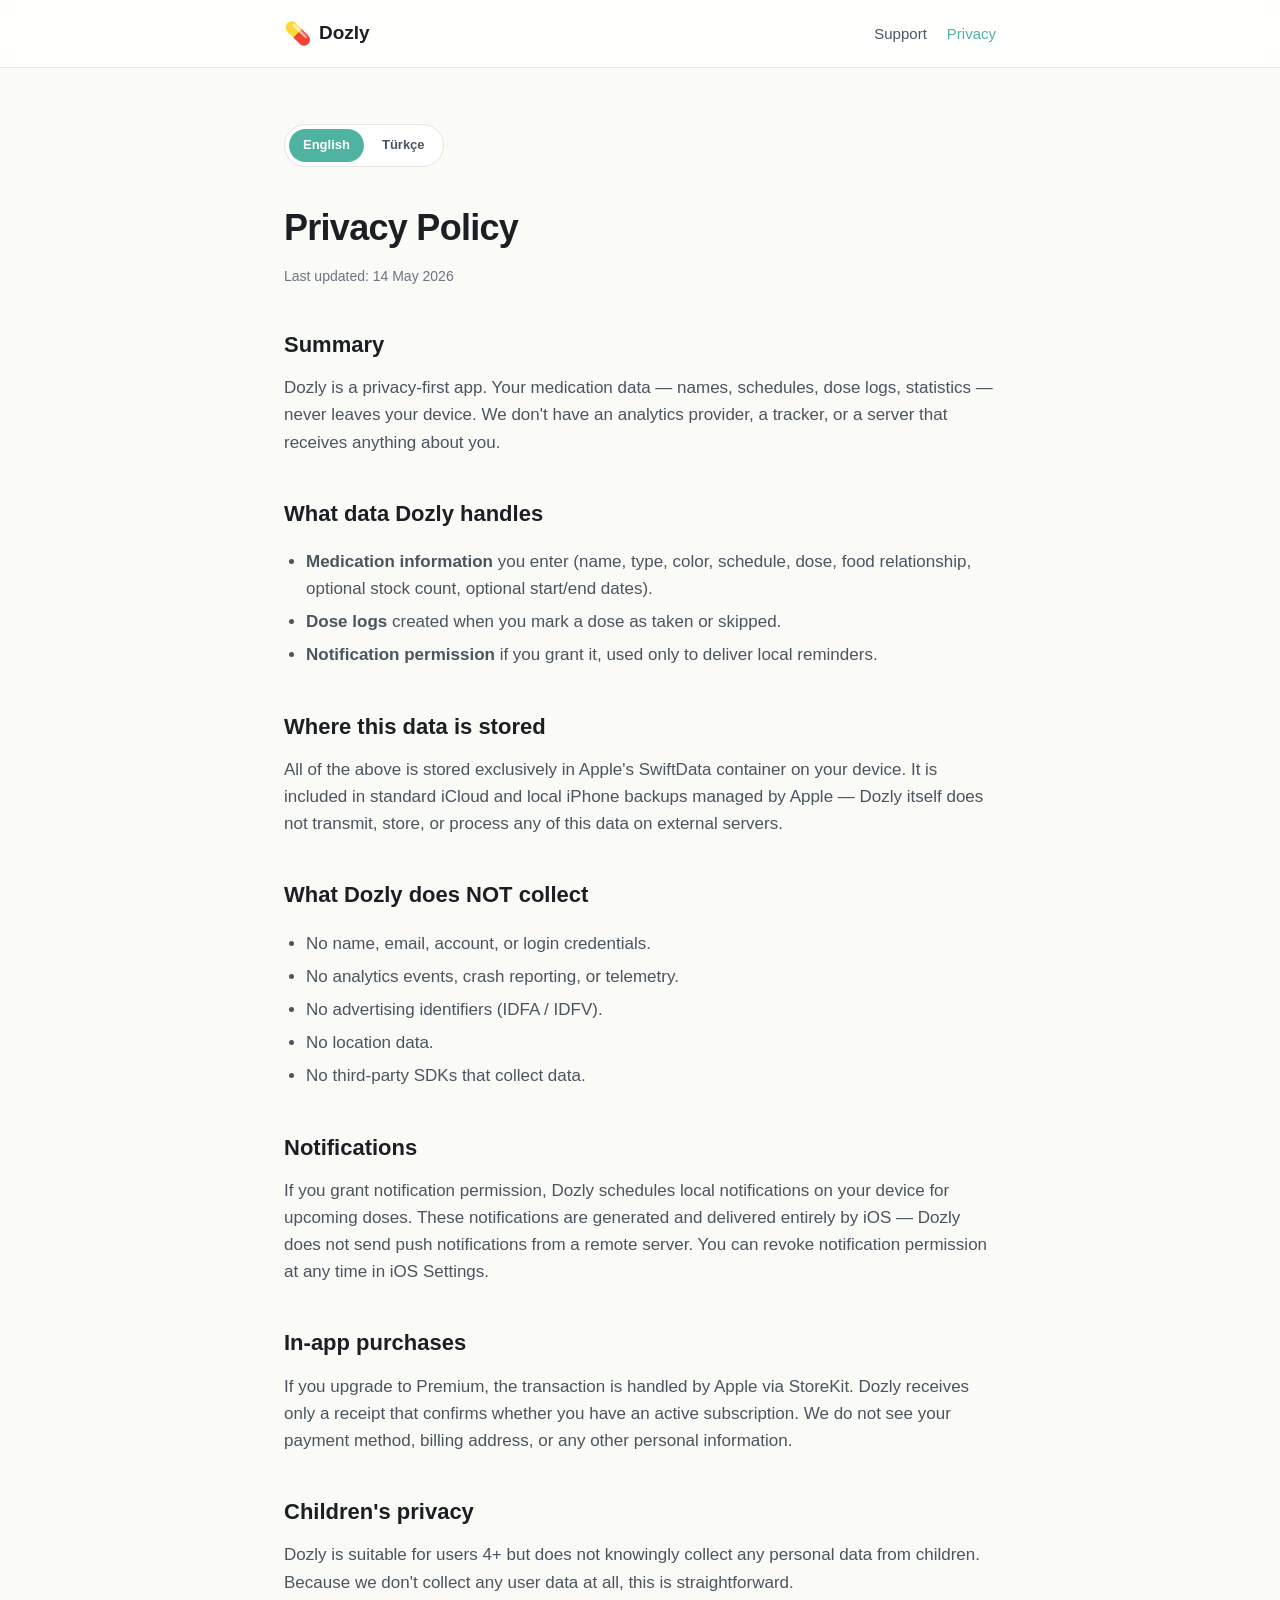
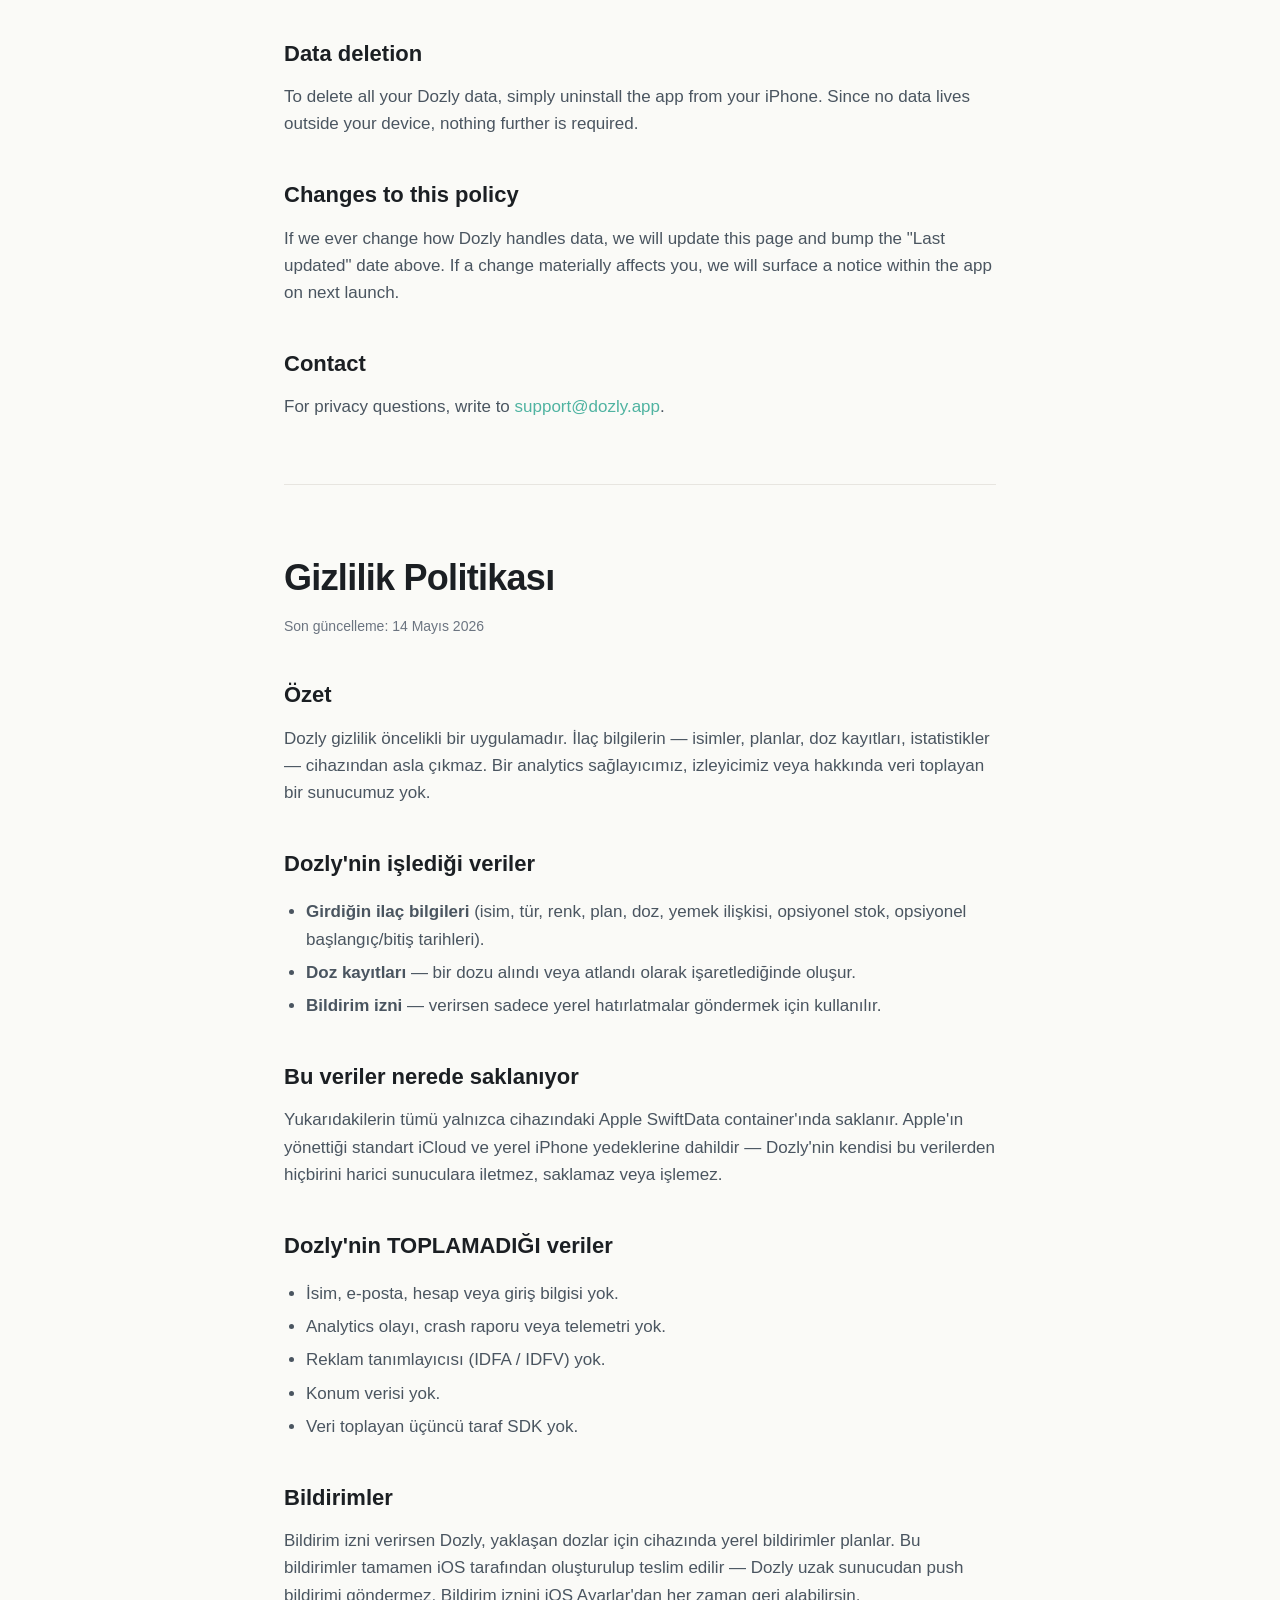
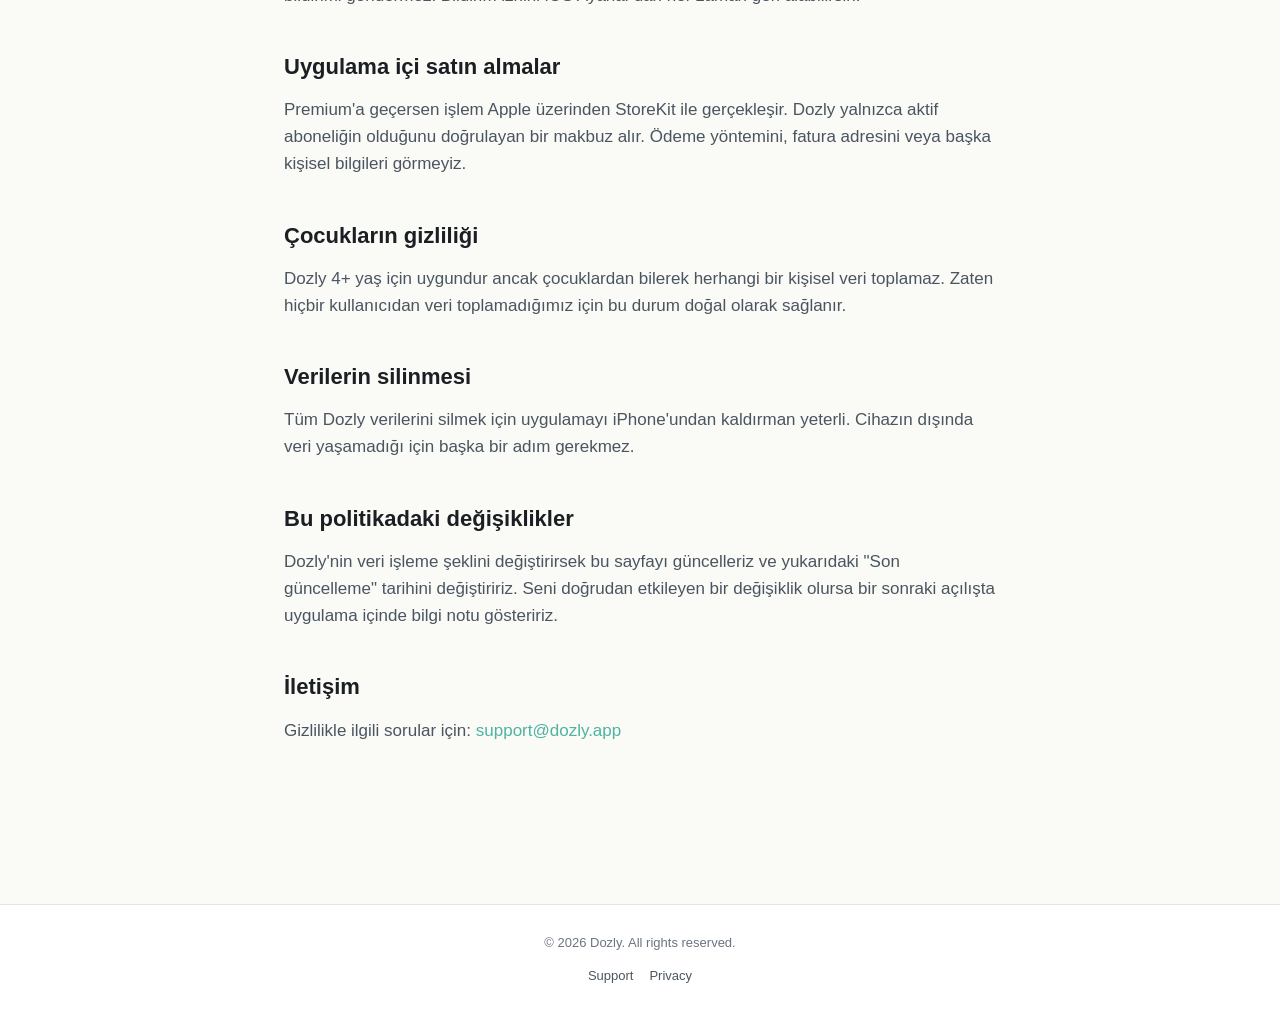
==== privacy.html @ a3f0d5d0 "Initial Dozly support + privacy site" ====
<!DOCTYPE html>
<html lang="en">
<head>
    <meta charset="UTF-8">
    <meta name="viewport" content="width=device-width, initial-scale=1.0">
    <title>Privacy Policy — Dozly</title>
    <meta name="description" content="Dozly Privacy Policy. Your medication data stays on your device. No analytics, no trackers, no servers.">
    <link rel="stylesheet" href="style.css">
</head>
<body>
    <header>
        <div class="container">
            <a href="/" class="logo">
                <span class="logo-mark">💊</span>
                <span class="logo-text">Dozly</span>
            </a>
            <nav>
                <a href="support.html">Support</a>
                <a href="privacy.html" class="active">Privacy</a>
            </nav>
        </div>
    </header>

    <main>
        <article class="container content">
            <div class="lang-switch">
                <a href="#en" class="active">English</a>
                <a href="#tr">Türkçe</a>
            </div>

            <section id="en">
                <h1>Privacy Policy</h1>
                <p class="last-updated">Last updated: 14 May 2026</p>

                <h2>Summary</h2>
                <p>Dozly is a privacy-first app. Your medication data — names, schedules, dose logs, statistics — never leaves your device. We don't have an analytics provider, a tracker, or a server that receives anything about you.</p>

                <h2>What data Dozly handles</h2>
                <ul>
                    <li><strong>Medication information</strong> you enter (name, type, color, schedule, dose, food relationship, optional stock count, optional start/end dates).</li>
                    <li><strong>Dose logs</strong> created when you mark a dose as taken or skipped.</li>
                    <li><strong>Notification permission</strong> if you grant it, used only to deliver local reminders.</li>
                </ul>

                <h2>Where this data is stored</h2>
                <p>All of the above is stored exclusively in Apple's SwiftData container on your device. It is included in standard iCloud and local iPhone backups managed by Apple — Dozly itself does not transmit, store, or process any of this data on external servers.</p>

                <h2>What Dozly does NOT collect</h2>
                <ul>
                    <li>No name, email, account, or login credentials.</li>
                    <li>No analytics events, crash reporting, or telemetry.</li>
                    <li>No advertising identifiers (IDFA / IDFV).</li>
                    <li>No location data.</li>
                    <li>No third-party SDKs that collect data.</li>
                </ul>

                <h2>Notifications</h2>
                <p>If you grant notification permission, Dozly schedules local notifications on your device for upcoming doses. These notifications are generated and delivered entirely by iOS — Dozly does not send push notifications from a remote server. You can revoke notification permission at any time in iOS Settings.</p>

                <h2>In-app purchases</h2>
                <p>If you upgrade to Premium, the transaction is handled by Apple via StoreKit. Dozly receives only a receipt that confirms whether you have an active subscription. We do not see your payment method, billing address, or any other personal information.</p>

                <h2>Children's privacy</h2>
                <p>Dozly is suitable for users 4+ but does not knowingly collect any personal data from children. Because we don't collect any user data at all, this is straightforward.</p>

                <h2>Data deletion</h2>
                <p>To delete all your Dozly data, simply uninstall the app from your iPhone. Since no data lives outside your device, nothing further is required.</p>

                <h2>Changes to this policy</h2>
                <p>If we ever change how Dozly handles data, we will update this page and bump the "Last updated" date above. If a change materially affects you, we will surface a notice within the app on next launch.</p>

                <h2>Contact</h2>
                <p>For privacy questions, write to <a href="mailto:support@dozly.app">support@dozly.app</a>.</p>
            </section>

            <hr>

            <section id="tr" lang="tr">
                <h1>Gizlilik Politikası</h1>
                <p class="last-updated">Son güncelleme: 14 Mayıs 2026</p>

                <h2>Özet</h2>
                <p>Dozly gizlilik öncelikli bir uygulamadır. İlaç bilgilerin — isimler, planlar, doz kayıtları, istatistikler — cihazından asla çıkmaz. Bir analytics sağlayıcımız, izleyicimiz veya hakkında veri toplayan bir sunucumuz yok.</p>

                <h2>Dozly'nin işlediği veriler</h2>
                <ul>
                    <li><strong>Girdiğin ilaç bilgileri</strong> (isim, tür, renk, plan, doz, yemek ilişkisi, opsiyonel stok, opsiyonel başlangıç/bitiş tarihleri).</li>
                    <li><strong>Doz kayıtları</strong> — bir dozu alındı veya atlandı olarak işaretlediğinde oluşur.</li>
                    <li><strong>Bildirim izni</strong> — verirsen sadece yerel hatırlatmalar göndermek için kullanılır.</li>
                </ul>

                <h2>Bu veriler nerede saklanıyor</h2>
                <p>Yukarıdakilerin tümü yalnızca cihazındaki Apple SwiftData container'ında saklanır. Apple'ın yönettiği standart iCloud ve yerel iPhone yedeklerine dahildir — Dozly'nin kendisi bu verilerden hiçbirini harici sunuculara iletmez, saklamaz veya işlemez.</p>

                <h2>Dozly'nin TOPLAMADIĞI veriler</h2>
                <ul>
                    <li>İsim, e-posta, hesap veya giriş bilgisi yok.</li>
                    <li>Analytics olayı, crash raporu veya telemetri yok.</li>
                    <li>Reklam tanımlayıcısı (IDFA / IDFV) yok.</li>
                    <li>Konum verisi yok.</li>
                    <li>Veri toplayan üçüncü taraf SDK yok.</li>
                </ul>

                <h2>Bildirimler</h2>
                <p>Bildirim izni verirsen Dozly, yaklaşan dozlar için cihazında yerel bildirimler planlar. Bu bildirimler tamamen iOS tarafından oluşturulup teslim edilir — Dozly uzak sunucudan push bildirimi göndermez. Bildirim iznini iOS Ayarlar'dan her zaman geri alabilirsin.</p>

                <h2>Uygulama içi satın almalar</h2>
                <p>Premium'a geçersen işlem Apple üzerinden StoreKit ile gerçekleşir. Dozly yalnızca aktif aboneliğin olduğunu doğrulayan bir makbuz alır. Ödeme yöntemini, fatura adresini veya başka kişisel bilgileri görmeyiz.</p>

                <h2>Çocukların gizliliği</h2>
                <p>Dozly 4+ yaş için uygundur ancak çocuklardan bilerek herhangi bir kişisel veri toplamaz. Zaten hiçbir kullanıcıdan veri toplamadığımız için bu durum doğal olarak sağlanır.</p>

                <h2>Verilerin silinmesi</h2>
                <p>Tüm Dozly verilerini silmek için uygulamayı iPhone'undan kaldırman yeterli. Cihazın dışında veri yaşamadığı için başka bir adım gerekmez.</p>

                <h2>Bu politikadaki değişiklikler</h2>
                <p>Dozly'nin veri işleme şeklini değiştirirsek bu sayfayı güncelleriz ve yukarıdaki "Son güncelleme" tarihini değiştiririz. Seni doğrudan etkileyen bir değişiklik olursa bir sonraki açılışta uygulama içinde bilgi notu gösteririz.</p>

                <h2>İletişim</h2>
                <p>Gizlilikle ilgili sorular için: <a href="mailto:support@dozly.app">support@dozly.app</a></p>
            </section>
        </article>
    </main>

    <footer>
        <div class="container">
            <p>© 2026 Dozly. All rights reserved.</p>
            <nav>
                <a href="support.html">Support</a>
                <a href="privacy.html">Privacy</a>
            </nav>
        </div>
    </footer>
</body>
</html>
---- style.css ----
/* Dozly website — calm, brand-tinted, mobile-first. */

:root {
    --mint: #4FB3A1;
    --mint-soft: #E6F4F0;
    --ink: #1B1F23;
    --ink-soft: #4A5560;
    --ink-soft-2: #6B7480;
    --bg: #FAFAF7;
    --surface: #FFFFFF;
    --border: #E7E5E0;
}

* { box-sizing: border-box; }

html { -webkit-text-size-adjust: 100%; }

body {
    margin: 0;
    font-family: -apple-system, BlinkMacSystemFont, "Inter", "SF Pro Text", "Helvetica Neue", Helvetica, Arial, sans-serif;
    font-size: 17px;
    line-height: 1.6;
    color: var(--ink);
    background: var(--bg);
    -webkit-font-smoothing: antialiased;
    -moz-osx-font-smoothing: grayscale;
}

.container {
    max-width: 760px;
    margin: 0 auto;
    padding: 0 24px;
}

a { color: var(--mint); text-decoration: none; }
a:hover { text-decoration: underline; }

/* HEADER */
header {
    background: var(--surface);
    border-bottom: 1px solid var(--border);
    padding: 16px 0;
    position: sticky;
    top: 0;
    z-index: 10;
    backdrop-filter: saturate(180%) blur(10px);
    background-color: rgba(255,255,255,0.85);
}
header .container { display: flex; align-items: center; justify-content: space-between; }
.logo { display: flex; align-items: center; gap: 8px; color: var(--ink); font-weight: 700; font-size: 19px; }
.logo:hover { text-decoration: none; }
.logo-mark { font-size: 22px; }
header nav { display: flex; gap: 20px; }
header nav a { color: var(--ink-soft); font-weight: 500; font-size: 15px; }
header nav a.active { color: var(--mint); }

/* HERO */
.hero {
    padding: 80px 0 64px;
    text-align: center;
    background: linear-gradient(180deg, var(--mint-soft) 0%, var(--bg) 100%);
}
.hero h1 {
    margin: 0 0 16px;
    font-size: 44px;
    font-weight: 800;
    letter-spacing: -0.02em;
    color: var(--ink);
}
.hero .lead {
    margin: 0 auto 32px;
    max-width: 540px;
    font-size: 19px;
    color: var(--ink-soft);
}
.cta {
    display: inline-block;
    background: var(--mint);
    color: white;
    padding: 14px 28px;
    border-radius: 999px;
    font-weight: 600;
    font-size: 16px;
    box-shadow: 0 8px 24px rgba(79, 179, 161, 0.35);
}
.cta:hover { text-decoration: none; transform: translateY(-1px); transition: transform 0.15s ease; }

/* FEATURES */
.features { padding: 64px 0 80px; }
.features h2 {
    text-align: center;
    margin: 0 0 40px;
    font-size: 28px;
    font-weight: 700;
    letter-spacing: -0.01em;
}
.grid {
    display: grid;
    grid-template-columns: repeat(2, 1fr);
    gap: 16px;
}
.card {
    background: var(--surface);
    border: 1px solid var(--border);
    border-radius: 16px;
    padding: 22px;
}
.card-emoji { font-size: 28px; margin-bottom: 10px; }
.card h3 { margin: 0 0 6px; font-size: 17px; font-weight: 600; }
.card p { margin: 0; font-size: 14px; color: var(--ink-soft); line-height: 1.5; }

/* CONTENT PAGES */
.content {
    padding: 56px 24px 80px;
}
.content h1 {
    font-size: 36px;
    font-weight: 800;
    letter-spacing: -0.02em;
    margin: 0 0 8px;
}
.content h2 {
    font-size: 22px;
    font-weight: 700;
    margin-top: 40px;
    margin-bottom: 12px;
}
.content h3 {
    font-size: 17px;
    font-weight: 600;
    margin-top: 24px;
    margin-bottom: 6px;
}
.content p { margin: 8px 0 16px; color: var(--ink-soft); }
.content ul { padding-left: 22px; color: var(--ink-soft); }
.content ul li { margin: 6px 0; }
.content hr {
    margin: 64px 0;
    border: 0;
    border-top: 1px solid var(--border);
}
.content .last-updated {
    color: var(--ink-soft-2);
    font-size: 14px;
    margin-top: 0;
}
.lang-switch {
    display: inline-flex;
    background: var(--surface);
    border: 1px solid var(--border);
    border-radius: 999px;
    padding: 4px;
    margin-bottom: 32px;
    gap: 4px;
}
.lang-switch a {
    color: var(--ink-soft);
    font-size: 13px;
    font-weight: 600;
    padding: 6px 14px;
    border-radius: 999px;
}
.lang-switch a:hover { text-decoration: none; }
.lang-switch a.active {
    color: white;
    background: var(--mint);
}

/* FOOTER */
footer {
    border-top: 1px solid var(--border);
    background: var(--surface);
    padding: 28px 0;
    margin-top: 64px;
}
footer .container {
    display: flex;
    flex-direction: column;
    align-items: center;
    gap: 12px;
}
footer p { margin: 0; color: var(--ink-soft-2); font-size: 13px; }
footer nav { display: flex; gap: 16px; }
footer nav a { color: var(--ink-soft); font-size: 13px; }

@media (max-width: 600px) {
    .hero { padding: 56px 0 48px; }
    .hero h1 { font-size: 32px; }
    .hero .lead { font-size: 17px; }
    .grid { grid-template-columns: 1fr; }
    .content h1 { font-size: 28px; }
}
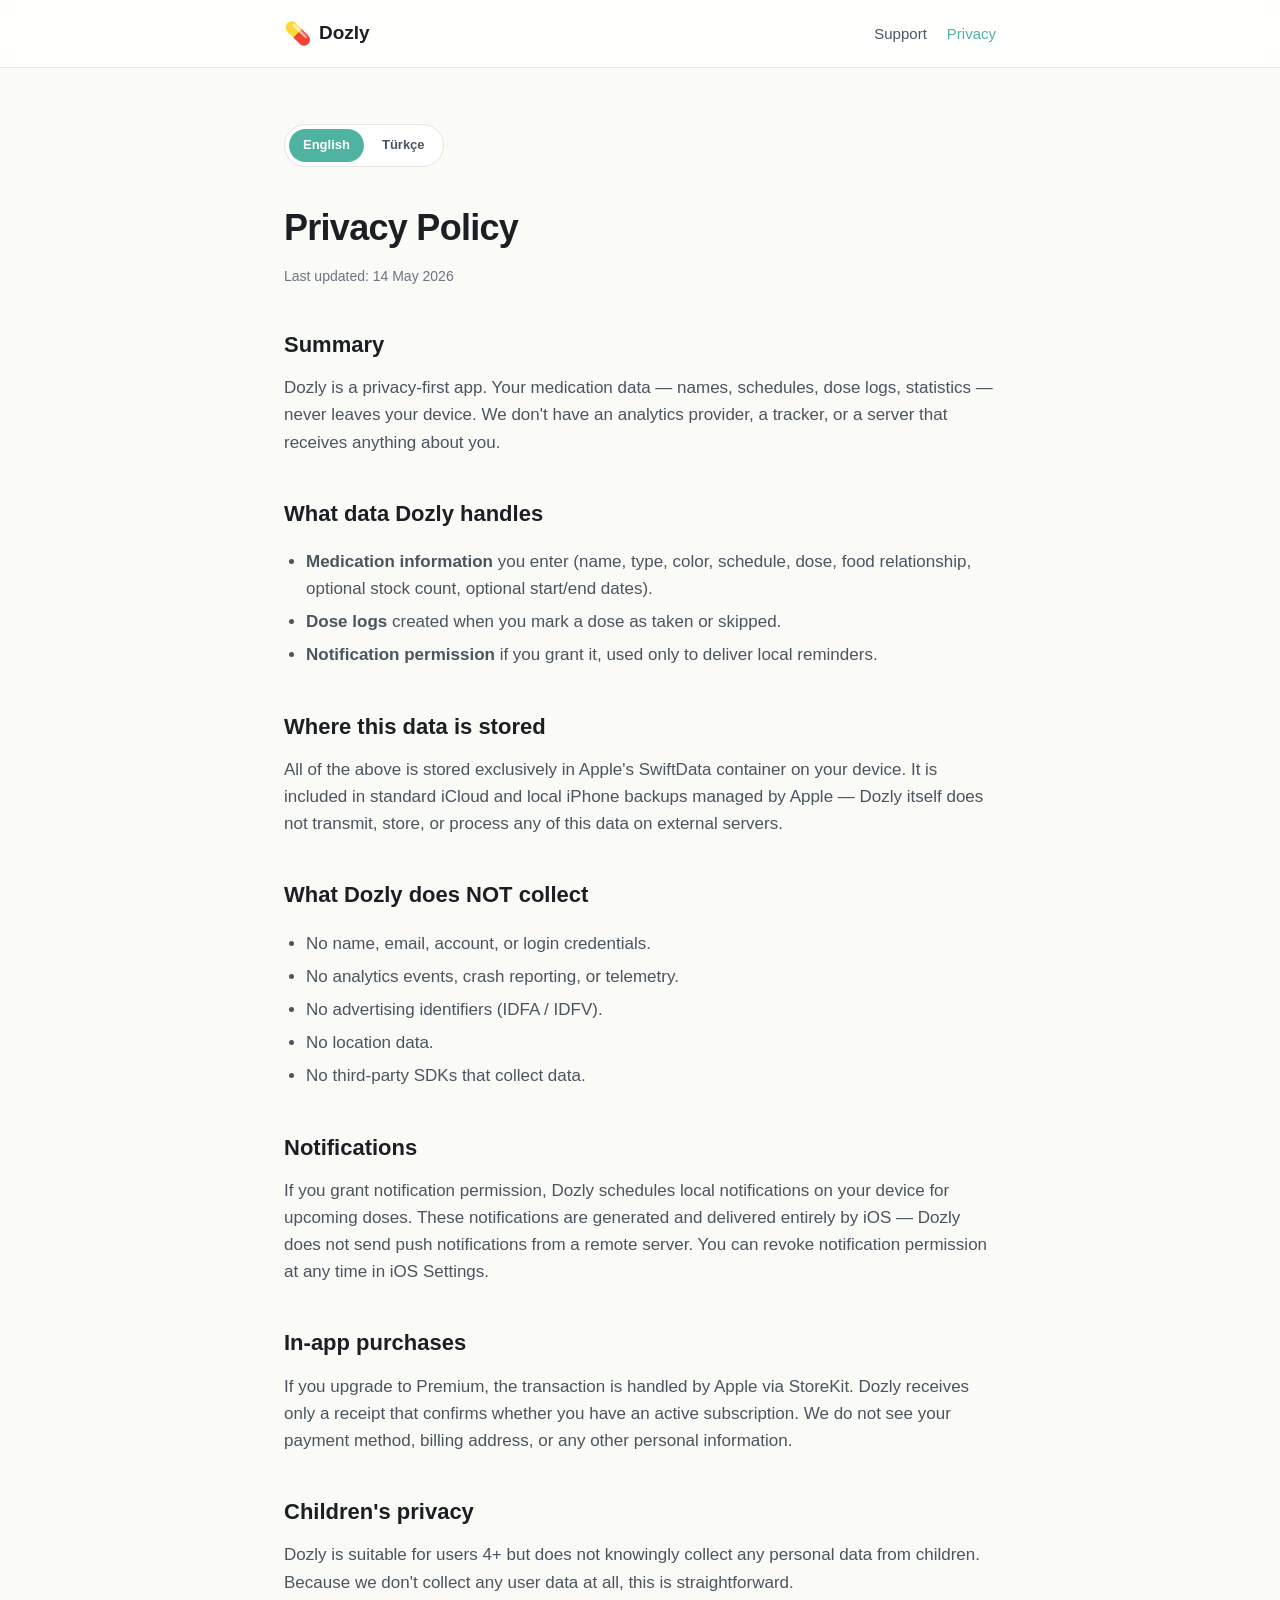
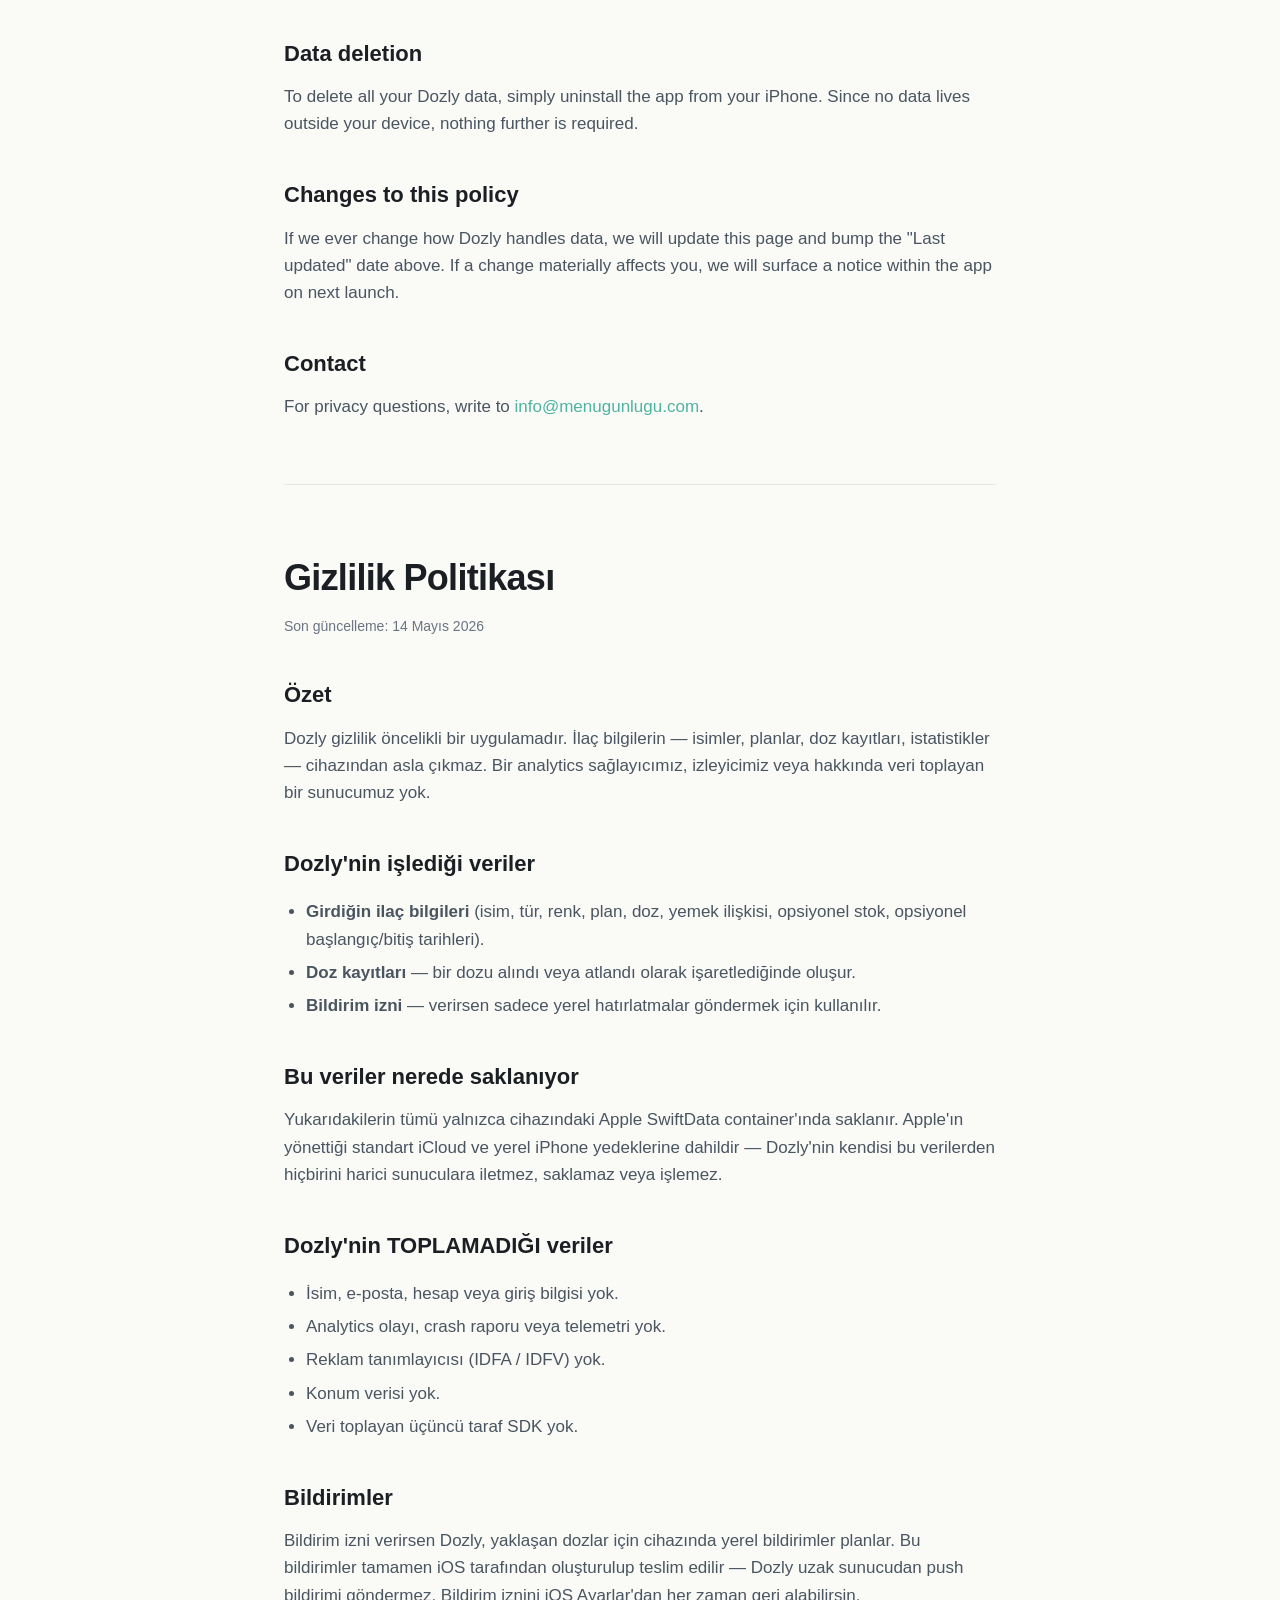
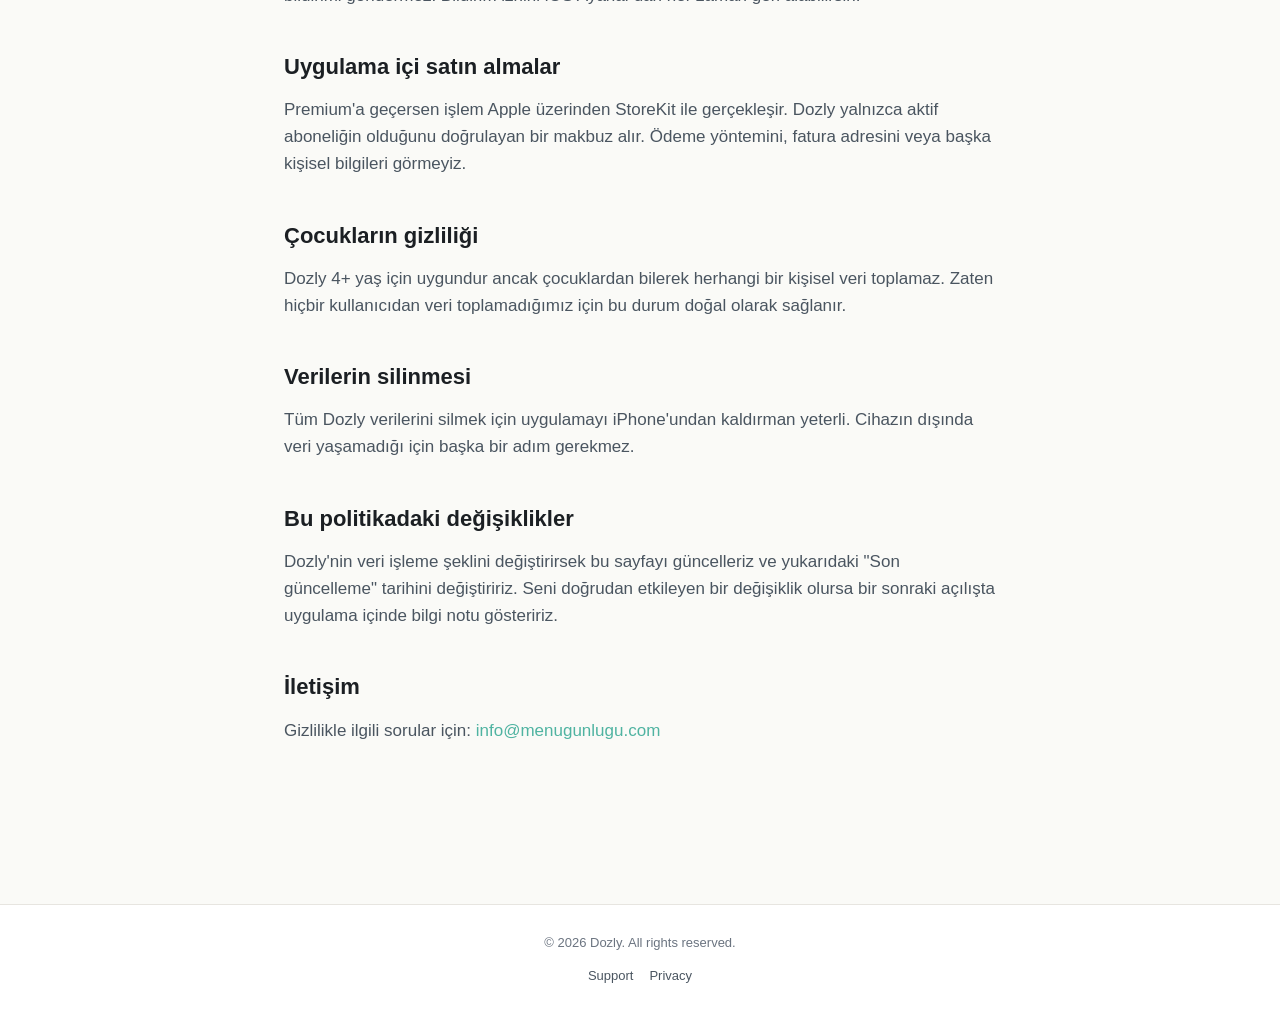
==== commit a93c218c: "Switch support email to info@menugunlugu.com" ====
--- a/privacy.html
+++ b/privacy.html
@@ -70,7 +70,7 @@
                 <p>If we ever change how Dozly handles data, we will update this page and bump the "Last updated" date above. If a change materially affects you, we will surface a notice within the app on next launch.</p>
 
                 <h2>Contact</h2>
-                <p>For privacy questions, write to <a href="mailto:support@dozly.app">support@dozly.app</a>.</p>
+                <p>For privacy questions, write to <a href="mailto:info@menugunlugu.com">info@menugunlugu.com</a>.</p>
             </section>
 
             <hr>
@@ -117,7 +117,7 @@
                 <p>Dozly'nin veri işleme şeklini değiştirirsek bu sayfayı güncelleriz ve yukarıdaki "Son güncelleme" tarihini değiştiririz. Seni doğrudan etkileyen bir değişiklik olursa bir sonraki açılışta uygulama içinde bilgi notu gösteririz.</p>
 
                 <h2>İletişim</h2>
-                <p>Gizlilikle ilgili sorular için: <a href="mailto:support@dozly.app">support@dozly.app</a></p>
+                <p>Gizlilikle ilgili sorular için: <a href="mailto:info@menugunlugu.com">info@menugunlugu.com</a></p>
             </section>
         </article>
     </main>
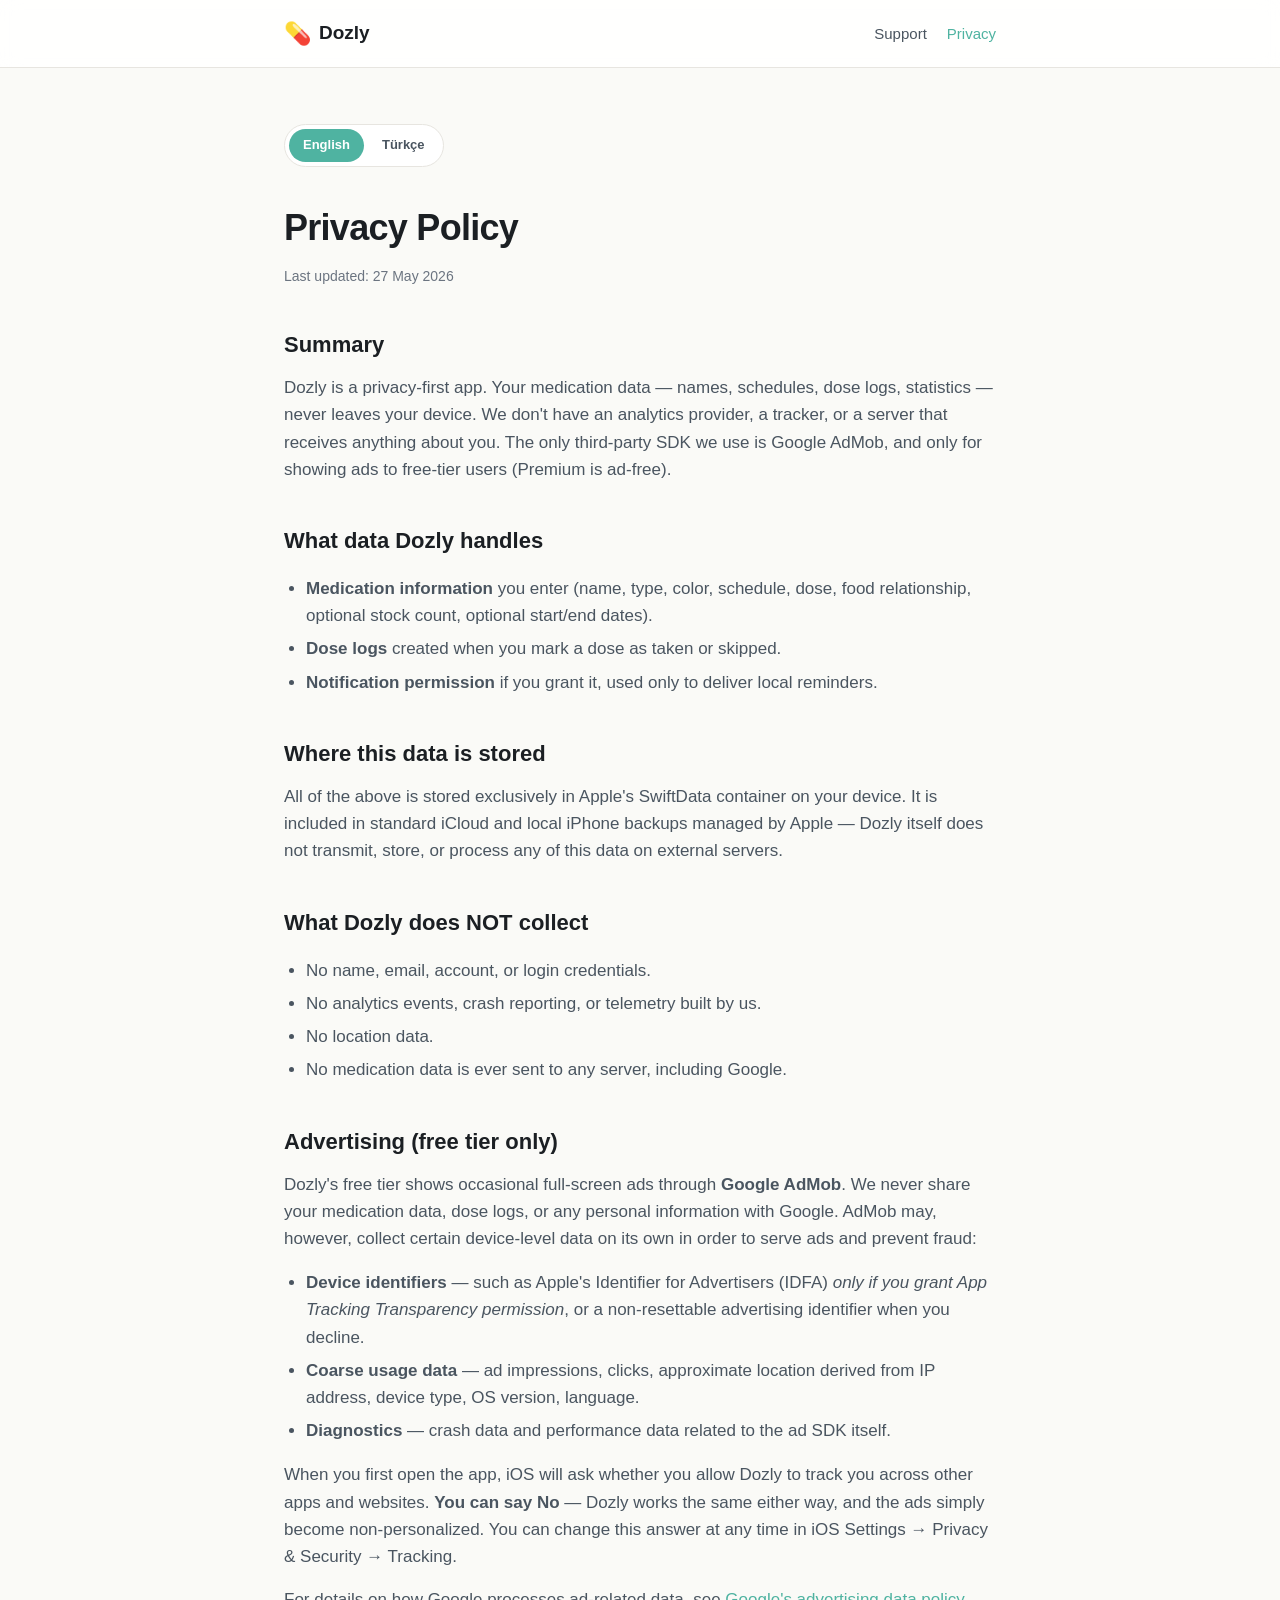
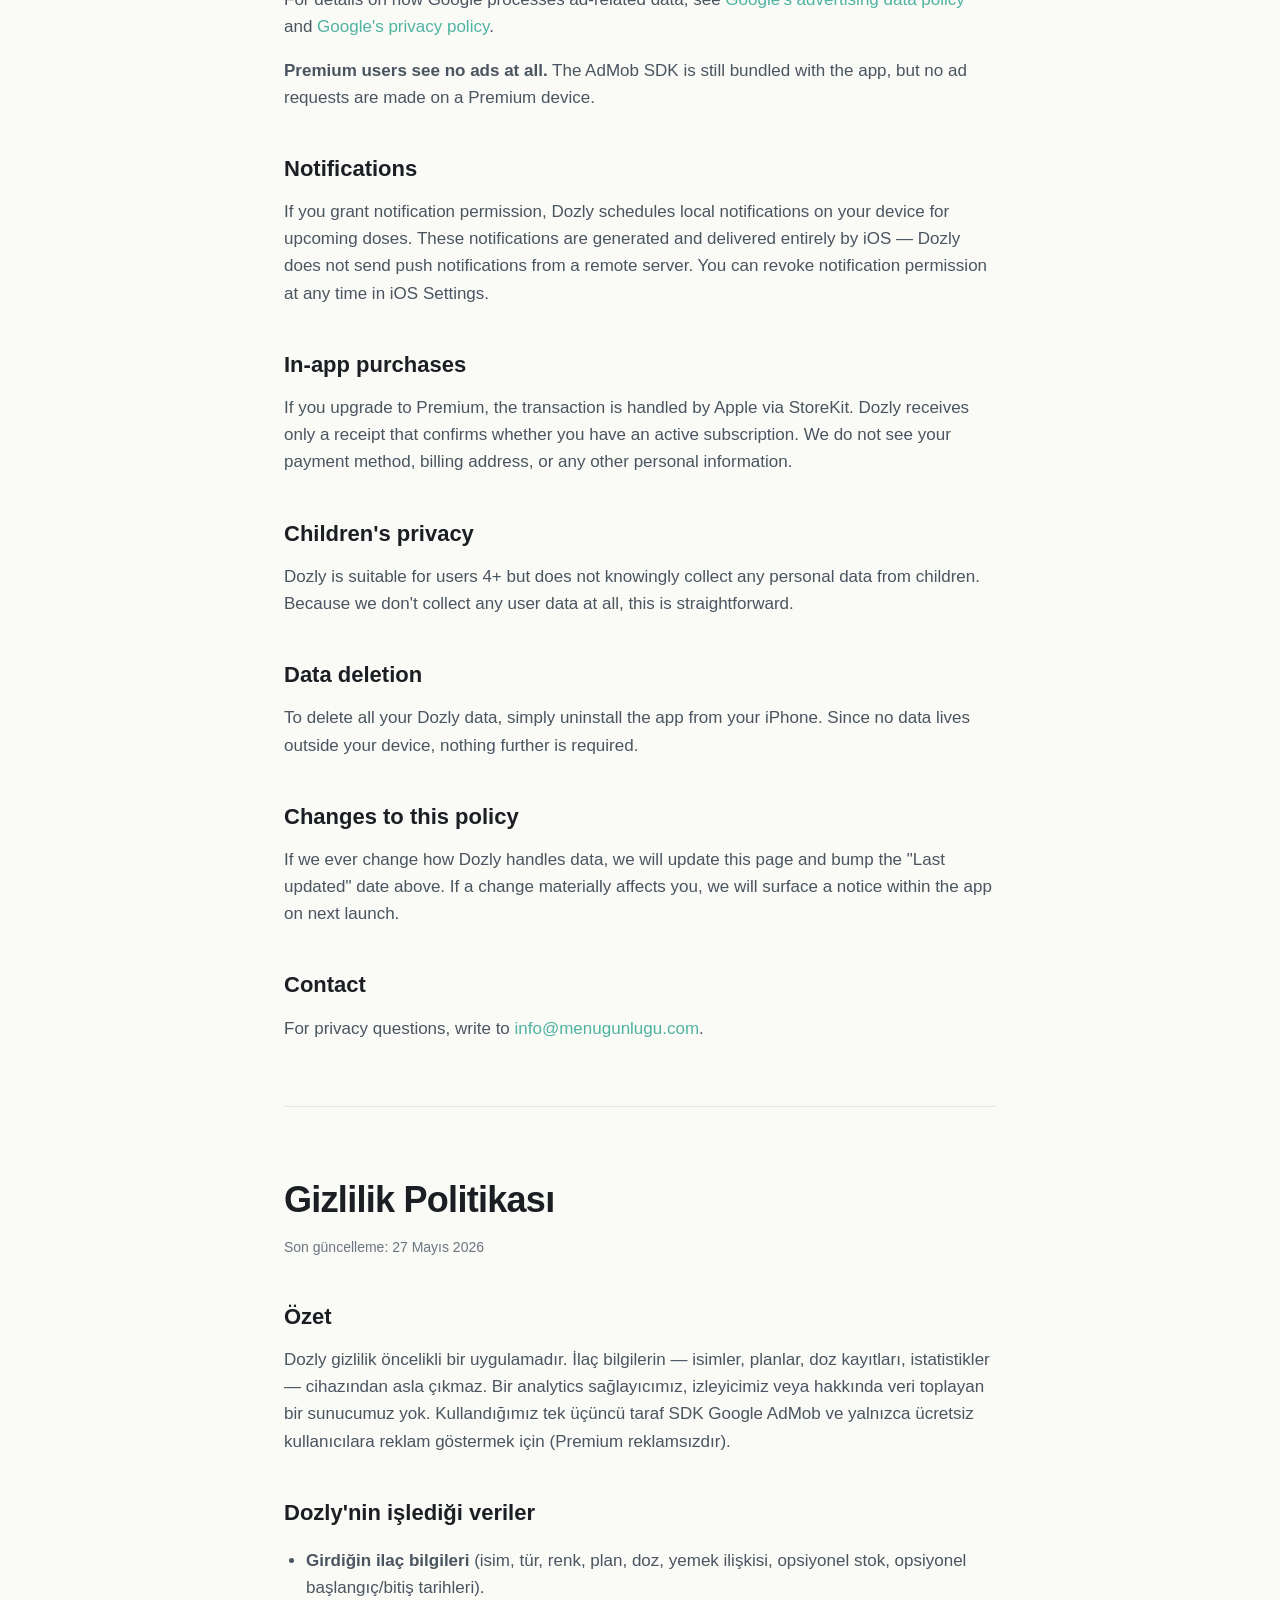
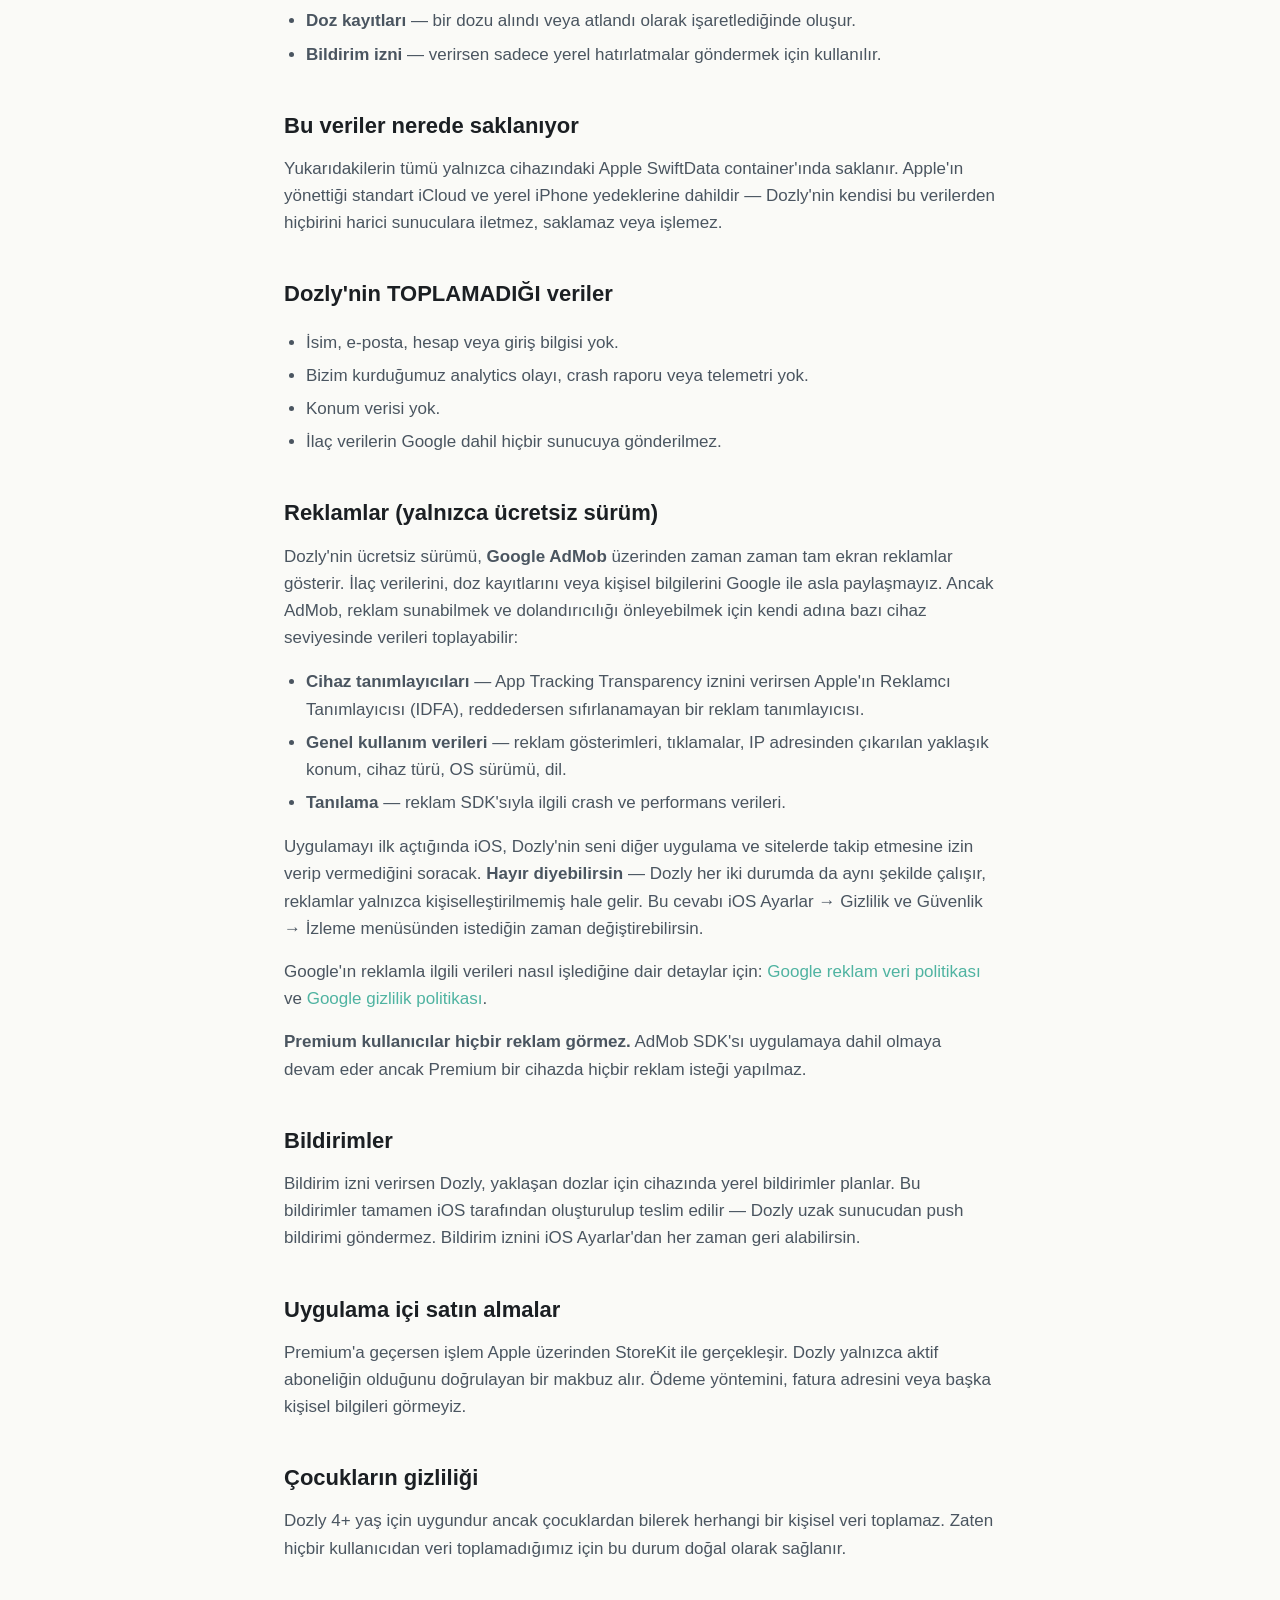
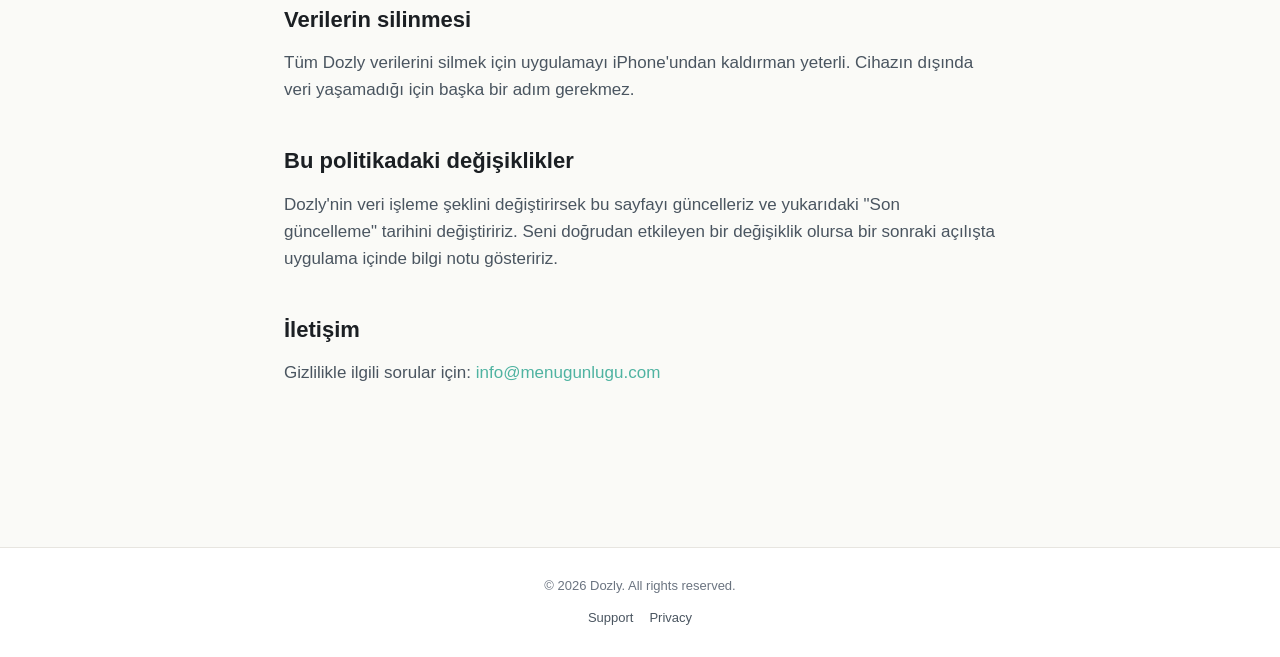
==== commit f231e5b7: "Disclose Google AdMob in privacy policy (TR + EN) 1.1 sprint adds AdMob interstitials to the free ti" ====
--- a/privacy.html
+++ b/privacy.html
@@ -30,10 +30,10 @@
 
             <section id="en">
                 <h1>Privacy Policy</h1>
-                <p class="last-updated">Last updated: 14 May 2026</p>
+                <p class="last-updated">Last updated: 27 May 2026</p>
 
                 <h2>Summary</h2>
-                <p>Dozly is a privacy-first app. Your medication data — names, schedules, dose logs, statistics — never leaves your device. We don't have an analytics provider, a tracker, or a server that receives anything about you.</p>
+                <p>Dozly is a privacy-first app. Your medication data — names, schedules, dose logs, statistics — never leaves your device. We don't have an analytics provider, a tracker, or a server that receives anything about you. The only third-party SDK we use is Google AdMob, and only for showing ads to free-tier users (Premium is ad-free).</p>
 
                 <h2>What data Dozly handles</h2>
                 <ul>
@@ -48,11 +48,21 @@
                 <h2>What Dozly does NOT collect</h2>
                 <ul>
                     <li>No name, email, account, or login credentials.</li>
-                    <li>No analytics events, crash reporting, or telemetry.</li>
-                    <li>No advertising identifiers (IDFA / IDFV).</li>
+                    <li>No analytics events, crash reporting, or telemetry built by us.</li>
                     <li>No location data.</li>
-                    <li>No third-party SDKs that collect data.</li>
+                    <li>No medication data is ever sent to any server, including Google.</li>
                 </ul>
+
+                <h2>Advertising (free tier only)</h2>
+                <p>Dozly's free tier shows occasional full-screen ads through <strong>Google AdMob</strong>. We never share your medication data, dose logs, or any personal information with Google. AdMob may, however, collect certain device-level data on its own in order to serve ads and prevent fraud:</p>
+                <ul>
+                    <li><strong>Device identifiers</strong> — such as Apple's Identifier for Advertisers (IDFA) <em>only if you grant App Tracking Transparency permission</em>, or a non-resettable advertising identifier when you decline.</li>
+                    <li><strong>Coarse usage data</strong> — ad impressions, clicks, approximate location derived from IP address, device type, OS version, language.</li>
+                    <li><strong>Diagnostics</strong> — crash data and performance data related to the ad SDK itself.</li>
+                </ul>
+                <p>When you first open the app, iOS will ask whether you allow Dozly to track you across other apps and websites. <strong>You can say No</strong> — Dozly works the same either way, and the ads simply become non-personalized. You can change this answer at any time in iOS Settings → Privacy & Security → Tracking.</p>
+                <p>For details on how Google processes ad-related data, see <a href="https://policies.google.com/technologies/ads" target="_blank" rel="noopener">Google's advertising data policy</a> and <a href="https://policies.google.com/privacy" target="_blank" rel="noopener">Google's privacy policy</a>.</p>
+                <p><strong>Premium users see no ads at all.</strong> The AdMob SDK is still bundled with the app, but no ad requests are made on a Premium device.</p>
 
                 <h2>Notifications</h2>
                 <p>If you grant notification permission, Dozly schedules local notifications on your device for upcoming doses. These notifications are generated and delivered entirely by iOS — Dozly does not send push notifications from a remote server. You can revoke notification permission at any time in iOS Settings.</p>
@@ -77,10 +87,10 @@
 
             <section id="tr" lang="tr">
                 <h1>Gizlilik Politikası</h1>
-                <p class="last-updated">Son güncelleme: 14 Mayıs 2026</p>
+                <p class="last-updated">Son güncelleme: 27 Mayıs 2026</p>
 
                 <h2>Özet</h2>
-                <p>Dozly gizlilik öncelikli bir uygulamadır. İlaç bilgilerin — isimler, planlar, doz kayıtları, istatistikler — cihazından asla çıkmaz. Bir analytics sağlayıcımız, izleyicimiz veya hakkında veri toplayan bir sunucumuz yok.</p>
+                <p>Dozly gizlilik öncelikli bir uygulamadır. İlaç bilgilerin — isimler, planlar, doz kayıtları, istatistikler — cihazından asla çıkmaz. Bir analytics sağlayıcımız, izleyicimiz veya hakkında veri toplayan bir sunucumuz yok. Kullandığımız tek üçüncü taraf SDK Google AdMob ve yalnızca ücretsiz kullanıcılara reklam göstermek için (Premium reklamsızdır).</p>
 
                 <h2>Dozly'nin işlediği veriler</h2>
                 <ul>
@@ -95,11 +105,21 @@
                 <h2>Dozly'nin TOPLAMADIĞI veriler</h2>
                 <ul>
                     <li>İsim, e-posta, hesap veya giriş bilgisi yok.</li>
-                    <li>Analytics olayı, crash raporu veya telemetri yok.</li>
-                    <li>Reklam tanımlayıcısı (IDFA / IDFV) yok.</li>
+                    <li>Bizim kurduğumuz analytics olayı, crash raporu veya telemetri yok.</li>
                     <li>Konum verisi yok.</li>
-                    <li>Veri toplayan üçüncü taraf SDK yok.</li>
+                    <li>İlaç verilerin Google dahil hiçbir sunucuya gönderilmez.</li>
                 </ul>
+
+                <h2>Reklamlar (yalnızca ücretsiz sürüm)</h2>
+                <p>Dozly'nin ücretsiz sürümü, <strong>Google AdMob</strong> üzerinden zaman zaman tam ekran reklamlar gösterir. İlaç verilerini, doz kayıtlarını veya kişisel bilgilerini Google ile asla paylaşmayız. Ancak AdMob, reklam sunabilmek ve dolandırıcılığı önleyebilmek için kendi adına bazı cihaz seviyesinde verileri toplayabilir:</p>
+                <ul>
+                    <li><strong>Cihaz tanımlayıcıları</strong> — App Tracking Transparency iznini verirsen Apple'ın Reklamcı Tanımlayıcısı (IDFA), reddedersen sıfırlanamayan bir reklam tanımlayıcısı.</li>
+                    <li><strong>Genel kullanım verileri</strong> — reklam gösterimleri, tıklamalar, IP adresinden çıkarılan yaklaşık konum, cihaz türü, OS sürümü, dil.</li>
+                    <li><strong>Tanılama</strong> — reklam SDK'sıyla ilgili crash ve performans verileri.</li>
+                </ul>
+                <p>Uygulamayı ilk açtığında iOS, Dozly'nin seni diğer uygulama ve sitelerde takip etmesine izin verip vermediğini soracak. <strong>Hayır diyebilirsin</strong> — Dozly her iki durumda da aynı şekilde çalışır, reklamlar yalnızca kişiselleştirilmemiş hale gelir. Bu cevabı iOS Ayarlar → Gizlilik ve Güvenlik → İzleme menüsünden istediğin zaman değiştirebilirsin.</p>
+                <p>Google'ın reklamla ilgili verileri nasıl işlediğine dair detaylar için: <a href="https://policies.google.com/technologies/ads" target="_blank" rel="noopener">Google reklam veri politikası</a> ve <a href="https://policies.google.com/privacy" target="_blank" rel="noopener">Google gizlilik politikası</a>.</p>
+                <p><strong>Premium kullanıcılar hiçbir reklam görmez.</strong> AdMob SDK'sı uygulamaya dahil olmaya devam eder ancak Premium bir cihazda hiçbir reklam isteği yapılmaz.</p>
 
                 <h2>Bildirimler</h2>
                 <p>Bildirim izni verirsen Dozly, yaklaşan dozlar için cihazında yerel bildirimler planlar. Bu bildirimler tamamen iOS tarafından oluşturulup teslim edilir — Dozly uzak sunucudan push bildirimi göndermez. Bildirim iznini iOS Ayarlar'dan her zaman geri alabilirsin.</p>
